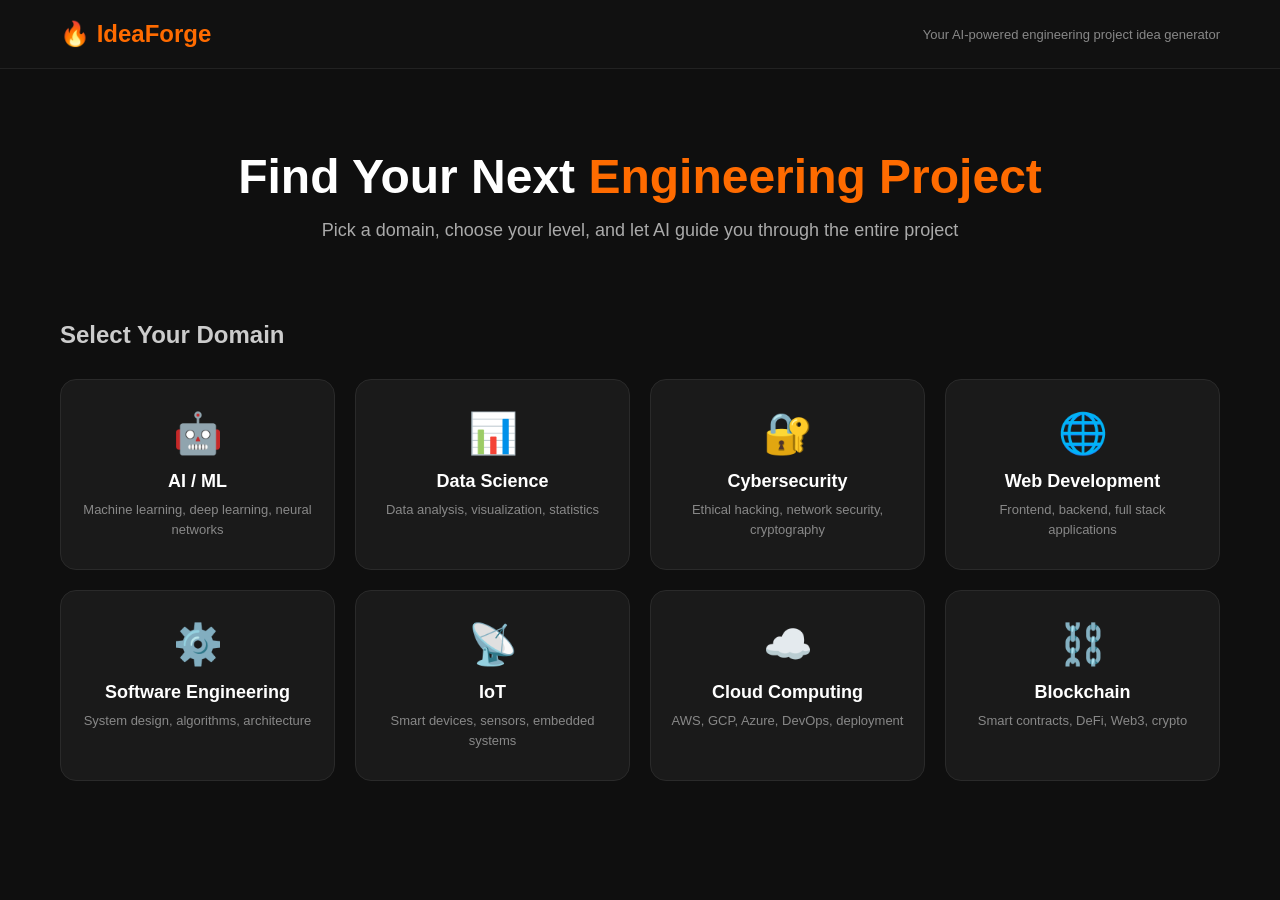
==== frontend/index.html @ f87ff435 "feat: homepage UI with domain cards" ====
<!DOCTYPE html>
<html lang="en">
<head>
    <meta charset="UTF-8">
    <meta name="viewport" content="width=device-width, initial-scale=1.0">
    <title>IdeaForge</title>
    <link rel="stylesheet" href="css/style.css">
</head>
<body>

    <!-- NAVBAR -->
    <nav>
        <div class="logo">🔥 IdeaForge</div>
        <p class="tagline">Your AI-powered engineering project idea generator</p>
    </nav>

    <!-- HERO SECTION -->
    <section class="hero">
        <h1>Find Your Next <span>Engineering Project</span></h1>
        <p>Pick a domain, choose your level, and let AI guide you through the entire project</p>
    </section>

    <!-- DOMAIN CARDS -->
    <section class="domains">
        <h2>Select Your Domain</h2>
        <div class="domain-grid">

            <div class="domain-card" onclick="goToIdeas('ai-ml')">
                <div class="icon">🤖</div>
                <h3>AI / ML</h3>
                <p>Machine learning, deep learning, neural networks</p>
            </div>

            <div class="domain-card" onclick="goToIdeas('data-science')">
                <div class="icon">📊</div>
                <h3>Data Science</h3>
                <p>Data analysis, visualization, statistics</p>
            </div>

            <div class="domain-card" onclick="goToIdeas('cybersecurity')">
                <div class="icon">🔐</div>
                <h3>Cybersecurity</h3>
                <p>Ethical hacking, network security, cryptography</p>
            </div>

            <div class="domain-card" onclick="goToIdeas('web-dev')">
                <div class="icon">🌐</div>
                <h3>Web Development</h3>
                <p>Frontend, backend, full stack applications</p>
            </div>

            <div class="domain-card" onclick="goToIdeas('software-eng')">
                <div class="icon">⚙️</div>
                <h3>Software Engineering</h3>
                <p>System design, algorithms, architecture</p>
            </div>

            <div class="domain-card" onclick="goToIdeas('iot')">
                <div class="icon">📡</div>
                <h3>IoT</h3>
                <p>Smart devices, sensors, embedded systems</p>
            </div>

            <div class="domain-card" onclick="goToIdeas('cloud')">
                <div class="icon">☁️</div>
                <h3>Cloud Computing</h3>
                <p>AWS, GCP, Azure, DevOps, deployment</p>
            </div>

            <div class="domain-card" onclick="goToIdeas('blockchain')">
                <div class="icon">⛓️</div>
                <h3>Blockchain</h3>
                <p>Smart contracts, DeFi, Web3, crypto</p>
            </div>

        </div>
    </section>

    <script src="js/main.js"></script>
</body>
</html>
---- frontend/css/style.css ----
/* ===== RESET & BASE ===== */
* {
    margin: 0;
    padding: 0;
    box-sizing: border-box;
}

body {
    font-family: 'Segoe UI', sans-serif;
    background-color: #0f0f0f;
    color: #ffffff;
}

/* ===== NAVBAR ===== */
nav {
    display: flex;
    justify-content: space-between;
    align-items: center;
    padding: 20px 60px;
    background-color: #111111;
    border-bottom: 1px solid #222;
}

.logo {
    font-size: 24px;
    font-weight: 700;
    color: #ff6b00;
}

.tagline {
    font-size: 13px;
    color: #888;
}

/* ===== HERO ===== */
.hero {
    text-align: center;
    padding: 80px 20px 40px;
}

.hero h1 {
    font-size: 48px;
    font-weight: 800;
    margin-bottom: 16px;
}

.hero h1 span {
    color: #ff6b00;
}

.hero p {
    font-size: 18px;
    color: #aaa;
}

/* ===== DOMAINS ===== */
.domains {
    padding: 40px 60px;
}

.domains h2 {
    font-size: 24px;
    margin-bottom: 30px;
    color: #ccc;
}

.domain-grid {
    display: grid;
    grid-template-columns: repeat(4, 1fr);
    gap: 20px;
}

/* ===== DOMAIN CARD ===== */
.domain-card {
    background-color: #1a1a1a;
    border: 1px solid #2a2a2a;
    border-radius: 16px;
    padding: 30px 20px;
    text-align: center;
    cursor: pointer;
    transition: all 0.3s ease;
}

.domain-card:hover {
    border-color: #ff6b00;
    transform: translateY(-5px);
    box-shadow: 0 10px 30px rgba(255, 107, 0, 0.2);
}

.domain-card .icon {
    font-size: 40px;
    margin-bottom: 14px;
}

.domain-card h3 {
    font-size: 18px;
    font-weight: 700;
    margin-bottom: 8px;
    color: #fff;
}

.domain-card p {
    font-size: 13px;
    color: #888;
    line-height: 1.5;
}
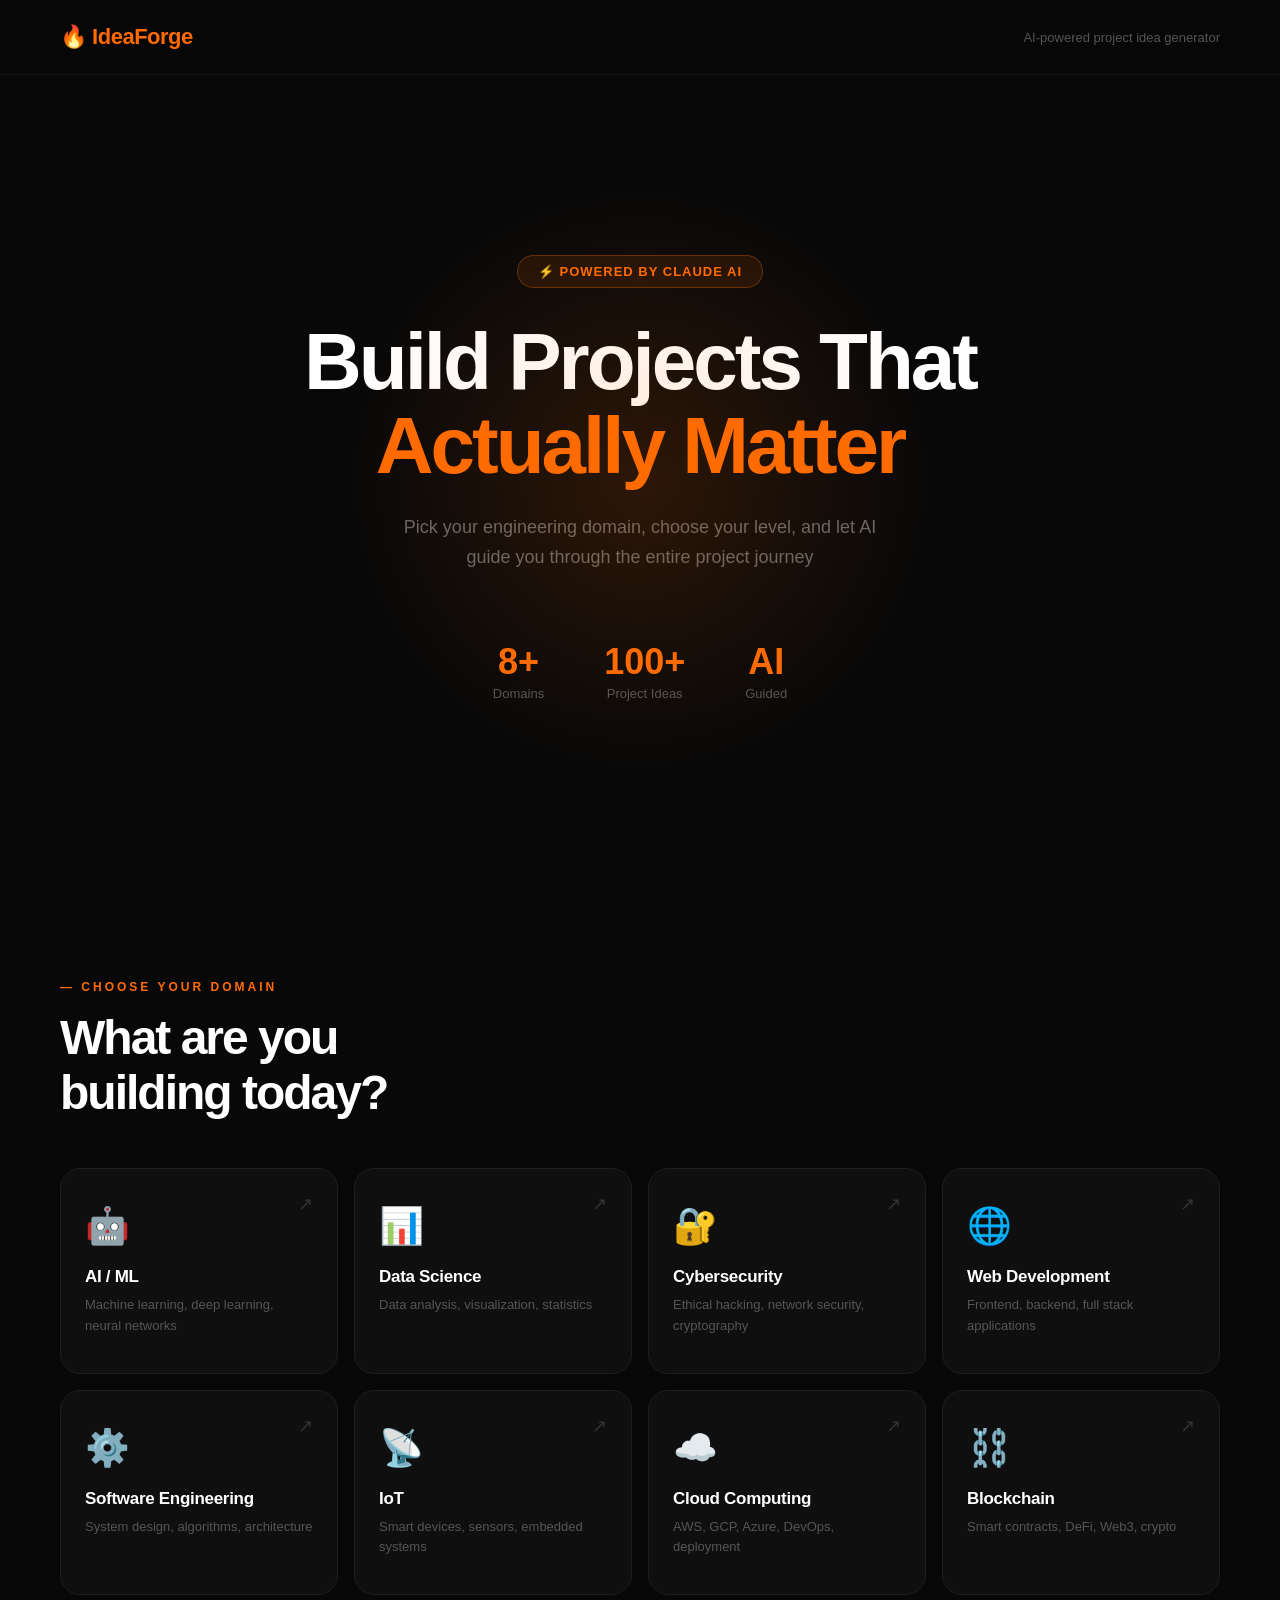
==== commit c009ef1a: "feat: homepage UI with domain cards" ====
--- a/frontend/index.html
+++ b/frontend/index.html
@@ -11,64 +11,89 @@
     <!-- NAVBAR -->
     <nav>
         <div class="logo">🔥 IdeaForge</div>
-        <p class="tagline">Your AI-powered engineering project idea generator</p>
+        <p class="tagline">AI-powered project idea generator</p>
     </nav>
 
-    <!-- HERO SECTION -->
+    <!-- HERO -->
     <section class="hero">
-        <h1>Find Your Next <span>Engineering Project</span></h1>
-        <p>Pick a domain, choose your level, and let AI guide you through the entire project</p>
+        <div class="hero-badge">⚡ Powered by Claude AI</div>
+        <h1>Build Projects That<br><span>Actually Matter</span></h1>
+        <p>Pick your engineering domain, choose your level, and let AI guide you through the entire project journey</p>
+        <div class="hero-stats">
+            <div class="stat">
+                <h2>8+</h2>
+                <p>Domains</p>
+            </div>
+            <div class="stat">
+                <h2>100+</h2>
+                <p>Project Ideas</p>
+            </div>
+            <div class="stat">
+                <h2>AI</h2>
+                <p>Guided</p>
+            </div>
+        </div>
     </section>
 
-    <!-- DOMAIN CARDS -->
+    <!-- DOMAINS -->
     <section class="domains">
-        <h2>Select Your Domain</h2>
+        <p class="section-label">— Choose Your Domain</p>
+        <h2>What are you<br>building today?</h2>
+
         <div class="domain-grid">
 
             <div class="domain-card" onclick="goToIdeas('ai-ml')">
-                <div class="icon">🤖</div>
+                <span class="arrow">↗</span>
+                <span class="icon">🤖</span>
                 <h3>AI / ML</h3>
                 <p>Machine learning, deep learning, neural networks</p>
             </div>
 
             <div class="domain-card" onclick="goToIdeas('data-science')">
-                <div class="icon">📊</div>
+                <span class="arrow">↗</span>
+                <span class="icon">📊</span>
                 <h3>Data Science</h3>
                 <p>Data analysis, visualization, statistics</p>
             </div>
 
             <div class="domain-card" onclick="goToIdeas('cybersecurity')">
-                <div class="icon">🔐</div>
+                <span class="arrow">↗</span>
+                <span class="icon">🔐</span>
                 <h3>Cybersecurity</h3>
                 <p>Ethical hacking, network security, cryptography</p>
             </div>
 
             <div class="domain-card" onclick="goToIdeas('web-dev')">
-                <div class="icon">🌐</div>
+                <span class="arrow">↗</span>
+                <span class="icon">🌐</span>
                 <h3>Web Development</h3>
                 <p>Frontend, backend, full stack applications</p>
             </div>
 
             <div class="domain-card" onclick="goToIdeas('software-eng')">
-                <div class="icon">⚙️</div>
+                <span class="arrow">↗</span>
+                <span class="icon">⚙️</span>
                 <h3>Software Engineering</h3>
                 <p>System design, algorithms, architecture</p>
             </div>
 
             <div class="domain-card" onclick="goToIdeas('iot')">
-                <div class="icon">📡</div>
+                <span class="arrow">↗</span>
+                <span class="icon">📡</span>
                 <h3>IoT</h3>
                 <p>Smart devices, sensors, embedded systems</p>
             </div>
 
             <div class="domain-card" onclick="goToIdeas('cloud')">
-                <div class="icon">☁️</div>
+                <span class="arrow">↗</span>
+                <span class="icon">☁️</span>
                 <h3>Cloud Computing</h3>
                 <p>AWS, GCP, Azure, DevOps, deployment</p>
             </div>
 
             <div class="domain-card" onclick="goToIdeas('blockchain')">
-                <div class="icon">⛓️</div>
+                <span class="arrow">↗</span>
+                <span class="icon">⛓️</span>
                 <h3>Blockchain</h3>
                 <p>Smart contracts, DeFi, Web3, crypto</p>
             </div>
--- a/frontend/css/style.css
+++ b/frontend/css/style.css
@@ -7,8 +7,9 @@
 
 body {
     font-family: 'Segoe UI', sans-serif;
-    background-color: #0f0f0f;
+    background-color: #080808;
     color: #ffffff;
+    overflow-x: hidden;
 }
 
 /* ===== NAVBAR ===== */
@@ -16,32 +17,80 @@
     display: flex;
     justify-content: space-between;
     align-items: center;
-    padding: 20px 60px;
-    background-color: #111111;
-    border-bottom: 1px solid #222;
+    padding: 24px 60px;
+    position: fixed;
+    top: 0;
+    width: 100%;
+    z-index: 100;
+    background: rgba(8, 8, 8, 0.85);
+    backdrop-filter: blur(12px);
+    border-bottom: 1px solid rgba(255,255,255,0.05);
 }
 
 .logo {
-    font-size: 24px;
-    font-weight: 700;
-    color: #ff6b00;
+    font-size: 22px;
+    font-weight: 800;
+    color: #ff6b00;
+    letter-spacing: -0.5px;
 }
 
 .tagline {
     font-size: 13px;
-    color: #888;
+    color: #555;
+}
+
+.back-btn {
+    color: #ff6b00;
+    text-decoration: none;
+    font-size: 14px;
+    font-weight: 600;
 }
 
 /* ===== HERO ===== */
 .hero {
+    min-height: 100vh;
+    display: flex;
+    flex-direction: column;
+    justify-content: center;
+    align-items: center;
     text-align: center;
-    padding: 80px 20px 40px;
+    padding: 120px 40px 60px;
+    position: relative;
+}
+
+.hero::before {
+    content: '';
+    position: absolute;
+    top: 20%;
+    left: 50%;
+    transform: translateX(-50%);
+    width: 600px;
+    height: 600px;
+    background: radial-gradient(circle, rgba(255,107,0,0.15) 0%, transparent 70%);
+    pointer-events: none;
+}
+
+.hero-badge {
+    display: inline-block;
+    background: rgba(255,107,0,0.1);
+    border: 1px solid rgba(255,107,0,0.3);
+    color: #ff6b00;
+    font-size: 13px;
+    font-weight: 600;
+    padding: 8px 20px;
+    border-radius: 999px;
+    margin-bottom: 32px;
+    letter-spacing: 1px;
+    text-transform: uppercase;
 }
 
 .hero h1 {
-    font-size: 48px;
-    font-weight: 800;
-    margin-bottom: 16px;
+    font-size: 80px;
+    font-weight: 900;
+    line-height: 1.05;
+    letter-spacing: -3px;
+    margin-bottom: 24px;
+    max-width: 900px;
 }
 
 .hero h1 span {
@@ -50,57 +99,299 @@
 
 .hero p {
     font-size: 18px;
-    color: #aaa;
-}
-
-/* ===== DOMAINS ===== */
+    color: #666;
+    max-width: 500px;
+    line-height: 1.7;
+    margin-bottom: 48px;
+}
+
+.hero-stats {
+    display: flex;
+    gap: 60px;
+    margin-top: 20px;
+}
+
+.stat h2 {
+    font-size: 36px;
+    font-weight: 800;
+    color: #ff6b00;
+}
+
+.stat p {
+    font-size: 13px;
+    color: #555;
+    margin-bottom: 0;
+}
+
+/* ===== DOMAINS SECTION ===== */
 .domains {
-    padding: 40px 60px;
+    padding: 80px 60px;
+}
+
+.section-label {
+    font-size: 12px;
+    font-weight: 700;
+    color: #ff6b00;
+    text-transform: uppercase;
+    letter-spacing: 3px;
+    margin-bottom: 16px;
 }
 
 .domains h2 {
-    font-size: 24px;
-    margin-bottom: 30px;
-    color: #ccc;
+    font-size: 48px;
+    font-weight: 900;
+    letter-spacing: -2px;
+    margin-bottom: 48px;
+    color: #fff;
 }
 
 .domain-grid {
     display: grid;
     grid-template-columns: repeat(4, 1fr);
-    gap: 20px;
+    gap: 16px;
 }
 
 /* ===== DOMAIN CARD ===== */
 .domain-card {
-    background-color: #1a1a1a;
-    border: 1px solid #2a2a2a;
-    border-radius: 16px;
-    padding: 30px 20px;
-    text-align: center;
+    background: #0f0f0f;
+    border: 1px solid #1e1e1e;
+    border-radius: 20px;
+    padding: 36px 24px;
+    text-align: left;
     cursor: pointer;
-    transition: all 0.3s ease;
+    transition: all 0.4s ease;
+    position: relative;
+    overflow: hidden;
+}
+
+.domain-card::before {
+    content: '';
+    position: absolute;
+    top: 0; left: 0;
+    right: 0; bottom: 0;
+    background: radial-gradient(circle at top left, rgba(255,107,0,0.08), transparent 60%);
+    opacity: 0;
+    transition: opacity 0.4s ease;
+}
+
+.domain-card:hover::before {
+    opacity: 1;
 }
 
 .domain-card:hover {
-    border-color: #ff6b00;
-    transform: translateY(-5px);
-    box-shadow: 0 10px 30px rgba(255, 107, 0, 0.2);
+    border-color: rgba(255,107,0,0.4);
+    transform: translateY(-6px);
+    box-shadow: 0 20px 60px rgba(255, 107, 0, 0.15);
 }
 
 .domain-card .icon {
-    font-size: 40px;
-    margin-bottom: 14px;
+    font-size: 36px;
+    margin-bottom: 20px;
+    display: block;
 }
 
 .domain-card h3 {
-    font-size: 18px;
-    font-weight: 700;
+    font-size: 17px;
+    font-weight: 800;
     margin-bottom: 8px;
     color: #fff;
+    letter-spacing: -0.3px;
 }
 
 .domain-card p {
     font-size: 13px;
+    color: #555;
+    line-height: 1.6;
+}
+
+.domain-card .arrow {
+    position: absolute;
+    top: 24px;
+    right: 24px;
+    color: #333;
+    font-size: 18px;
+    transition: all 0.3s;
+}
+
+.domain-card:hover .arrow {
+    color: #ff6b00;
+    transform: translate(3px, -3px);
+}
+
+/* ===== IDEAS HEADER ===== */
+.ideas-header {
+    text-align: center;
+    padding: 120px 20px 40px;
+}
+
+.ideas-header h1 {
+    font-size: 56px;
+    font-weight: 900;
+    letter-spacing: -2px;
+    margin-bottom: 10px;
+}
+
+.ideas-header h1 span {
+    color: #ff6b00;
+}
+
+.ideas-header p {
+    color: #555;
+    margin-bottom: 32px;
+    font-size: 16px;
+}
+
+/* ===== FILTERS ===== */
+.filters {
+    display: flex;
+    justify-content: center;
+    gap: 10px;
+    flex-wrap: wrap;
+}
+
+.filter-btn {
+    padding: 10px 24px;
+    border-radius: 999px;
+    border: 1px solid #222;
+    background: #0f0f0f;
+    color: #666;
+    cursor: pointer;
+    font-size: 13px;
+    font-weight: 600;
+    transition: all 0.3s ease;
+}
+
+.filter-btn:hover, .filter-btn.active {
+    background: #ff6b00;
+    border-color: #ff6b00;
+    color: #fff;
+}
+
+/* ===== IDEAS SECTION ===== */
+.ideas-section {
+    padding: 40px 60px 80px;
+}
+
+.ideas-grid {
+    display: grid;
+    grid-template-columns: repeat(3, 1fr);
+    gap: 20px;
+}
+
+/* ===== IDEA CARD ===== */
+.idea-card {
+    background: #0f0f0f;
+    border: 1px solid #1e1e1e;
+    border-radius: 20px;
+    padding: 28px;
+    transition: all 0.3s ease;
+}
+
+.idea-card:hover {
+    border-color: rgba(255,107,0,0.3);
+    transform: translateY(-4px);
+    box-shadow: 0 20px 40px rgba(255,107,0,0.1);
+}
+
+.idea-card .difficulty {
+    font-size: 11px;
+    font-weight: 700;
+    padding: 4px 12px;
+    border-radius: 999px;
+    display: inline-block;
+    margin-bottom: 16px;
+    text-transform: uppercase;
+    letter-spacing: 1px;
+}
+
+.beginner { background: rgba(0,255,100,0.1); color: #00ff64; }
+.intermediate { background: rgba(255,200,0,0.1); color: #ffc800; }
+.advanced { background: rgba(255,50,50,0.1); color: #ff3232; }
+
+.idea-card h3 {
+    font-size: 17px;
+    font-weight: 800;
+    margin-bottom: 10px;
+    letter-spacing: -0.3px;
+}
+
+.idea-card .description {
+    font-size: 13px;
+    color: #555;
+    line-height: 1.7;
+    margin-bottom: 20px;
+}
+
+/* ===== TECH TAGS ===== */
+.tech-section {
+    margin-bottom: 20px;
+}
+
+.tech-section p {
+    font-size: 11px;
+    color: #444;
+    margin-bottom: 8px;
+    text-transform: uppercase;
+    letter-spacing: 1.5px;
+    font-weight: 700;
+}
+
+.tags {
+    display: flex;
+    flex-wrap: wrap;
+    gap: 6px;
+}
+
+.tag {
+    background: #151515;
+    border: 1px solid #252525;
     color: #888;
-    line-height: 1.5;
+    font-size: 11px;
+    padding: 4px 10px;
+    border-radius: 6px;
+    font-weight: 500;
+}
+
+/* ===== CARD BUTTONS ===== */
+.card-buttons {
+    display: flex;
+    gap: 10px;
+    margin-top: 20px;
+}
+
+.btn-save {
+    flex: 1;
+    padding: 12px;
+    border-radius: 10px;
+    border: 1px solid #222;
+    background: transparent;
+    color: #666;
+    cursor: pointer;
+    font-size: 13px;
+    font-weight: 600;
+    transition: all 0.3s;
+}
+
+.btn-save:hover {
+    border-color: #ff6b00;
+    color: #ff6b00;
+}
+
+.btn-guide {
+    flex: 2;
+    padding: 12px;
+    border-radius: 10px;
+    border: none;
+    background: #ff6b00;
+    color: #fff;
+    cursor: pointer;
+    font-size: 13px;
+    font-weight: 700;
+    transition: all 0.3s;
+    letter-spacing: 0.3px;
+}
+
+.btn-guide:hover {
+    background: #e55e00;
+    box-shadow: 0 8px 24px rgba(255,107,0,0.3);
 }
